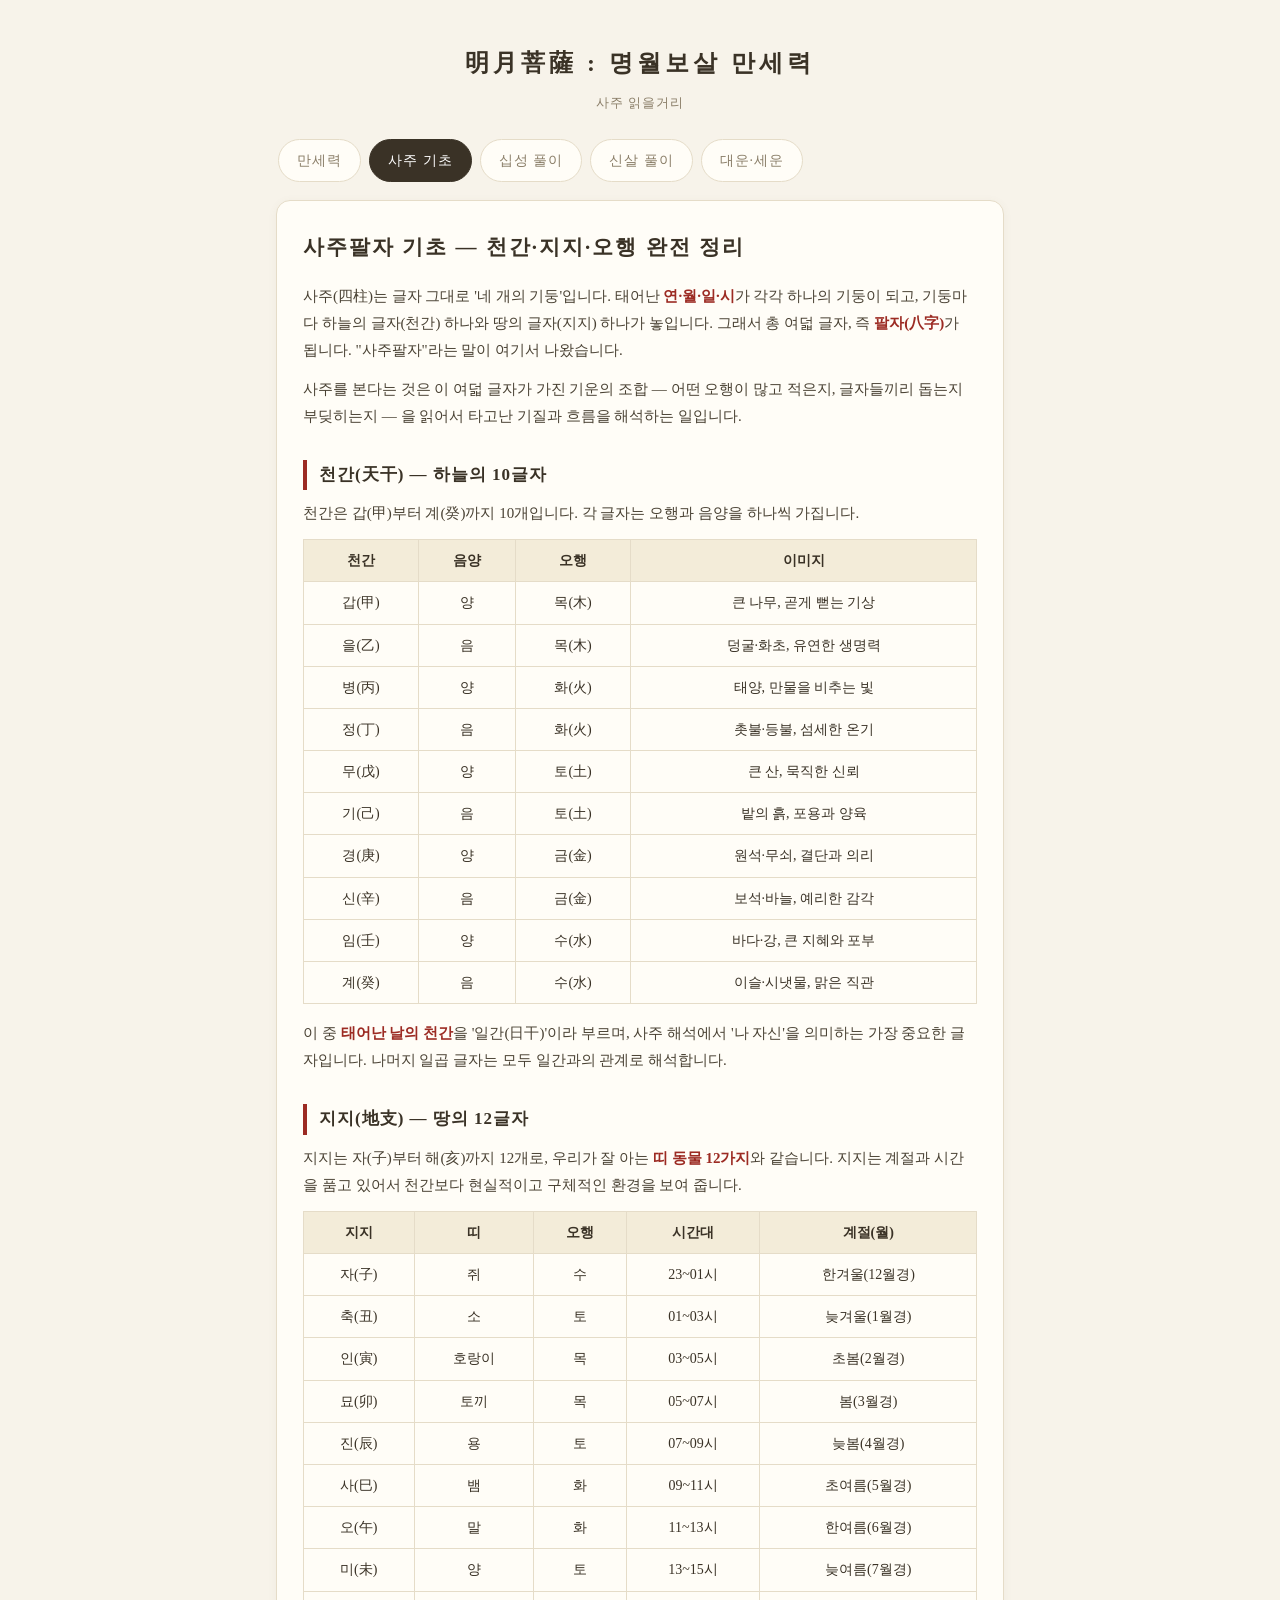
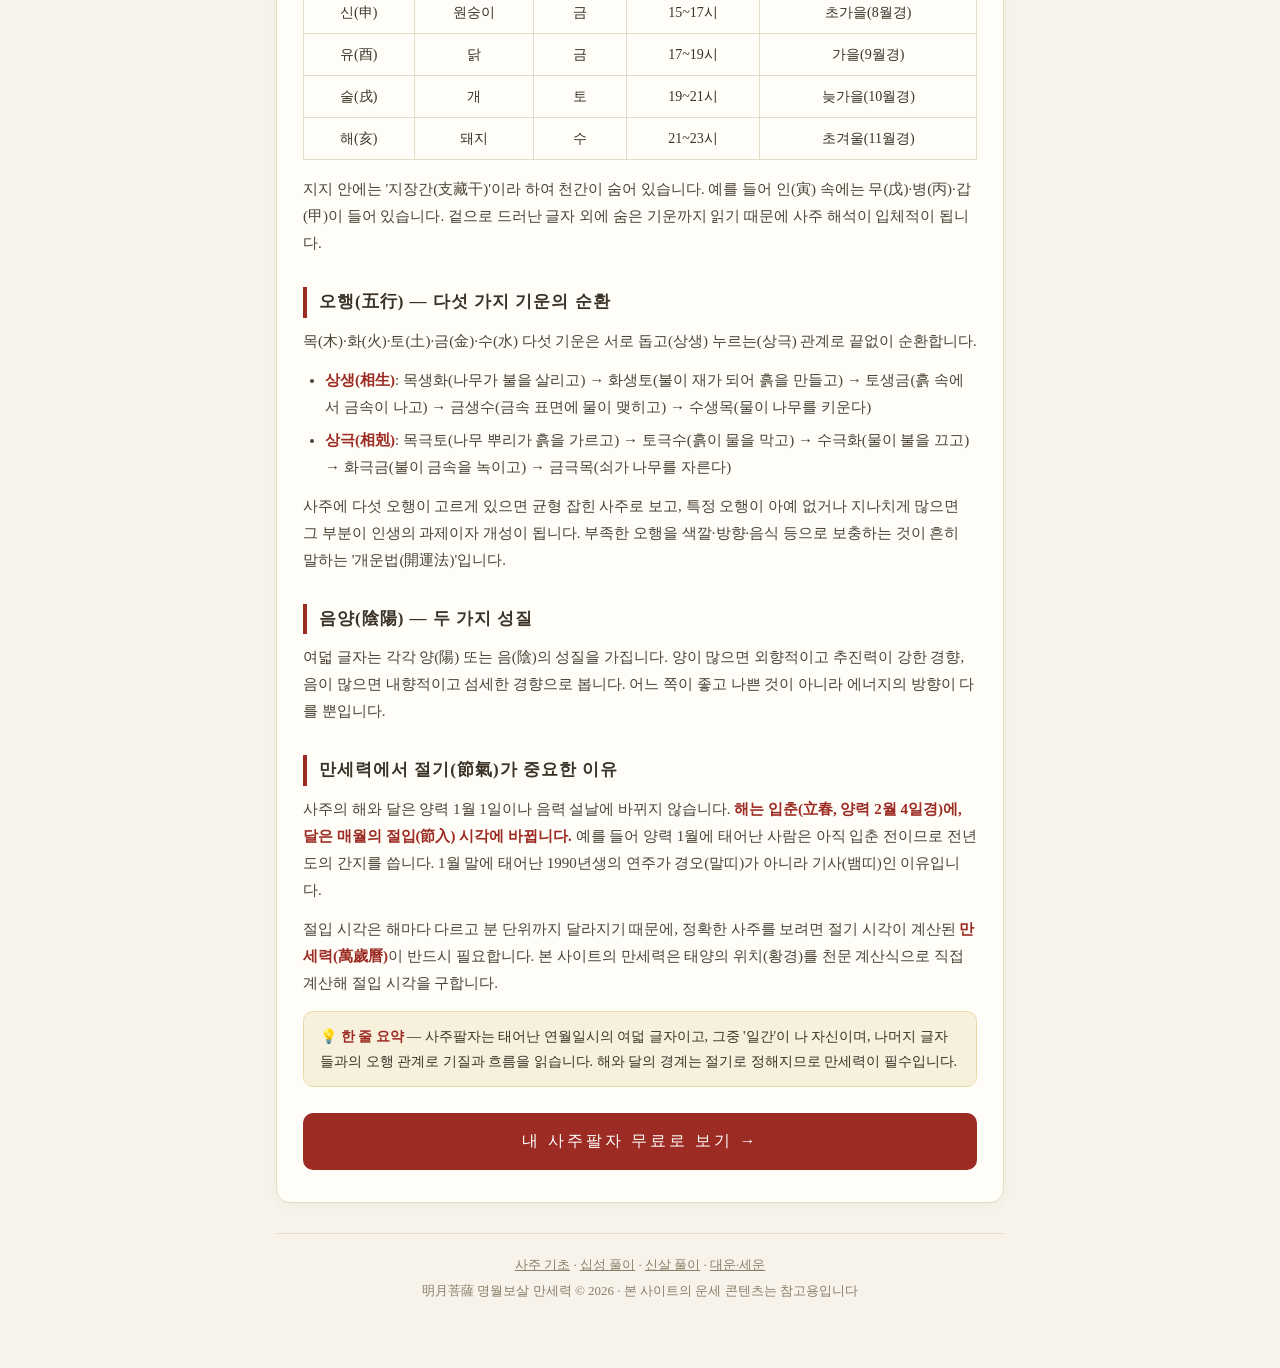
==== guide-basics.html @ b668ad83 "유입·수익화 기반 구축: 콘텐츠 페이지, 공유, SEO, 광고 슬롯 - 읽을거리 4페이지 추가 (사주 기초/십성/신살/대운·세운) + 상단 탭 내비게이션 - 공유 바: 카톡/네이티" ====
<!DOCTYPE html>
<html lang="ko">
<head>
<meta charset="UTF-8">
<meta name="viewport" content="width=device-width, initial-scale=1.0">
<title>사주팔자 기초 — 천간·지지·오행 완전 정리 | 명월보살 만세력</title>
<meta name="description" content="사주팔자란 무엇인가? 천간 10글자와 지지 12글자의 의미, 오행 상생상극, 음양, 그리고 만세력에서 절기가 중요한 이유까지 사주 입문자를 위한 기초 정리.">
<link rel="icon" href="data:image/svg+xml,<svg xmlns='http://www.w3.org/2000/svg' viewBox='0 0 100 100'><text y='.9em' font-size='90'>🔮</text></svg>">
<link rel="stylesheet" href="guide.css">
<script src="config.js"></script>
</head>
<body>
<div class="wrap">
<header>
  <h1><a href="./">明月菩薩 : 명월보살 만세력</a></h1>
  <p>사주 읽을거리</p>
</header>

<nav class="topnav" aria-label="주요 메뉴">
  <a href="./">만세력</a>
  <a href="guide-basics.html" class="on" aria-current="page">사주 기초</a>
  <a href="guide-sipsin.html">십성 풀이</a>
  <a href="guide-sinsal.html">신살 풀이</a>
  <a href="guide-daeun.html">대운·세운</a>
</nav>

<article>
<h2>사주팔자 기초 — 천간·지지·오행 완전 정리</h2>

<p>사주(四柱)는 글자 그대로 '네 개의 기둥'입니다. 태어난 <b>연·월·일·시</b>가 각각 하나의 기둥이 되고, 기둥마다 하늘의 글자(천간) 하나와 땅의 글자(지지) 하나가 놓입니다. 그래서 총 여덟 글자, 즉 <b>팔자(八字)</b>가 됩니다. "사주팔자"라는 말이 여기서 나왔습니다.</p>

<p>사주를 본다는 것은 이 여덟 글자가 가진 기운의 조합 — 어떤 오행이 많고 적은지, 글자들끼리 돕는지 부딪히는지 — 을 읽어서 타고난 기질과 흐름을 해석하는 일입니다.</p>

<h3>천간(天干) — 하늘의 10글자</h3>
<p>천간은 갑(甲)부터 계(癸)까지 10개입니다. 각 글자는 오행과 음양을 하나씩 가집니다.</p>
<table>
<tr><th>천간</th><th>음양</th><th>오행</th><th>이미지</th></tr>
<tr><td>갑(甲)</td><td>양</td><td>목(木)</td><td>큰 나무, 곧게 뻗는 기상</td></tr>
<tr><td>을(乙)</td><td>음</td><td>목(木)</td><td>덩굴·화초, 유연한 생명력</td></tr>
<tr><td>병(丙)</td><td>양</td><td>화(火)</td><td>태양, 만물을 비추는 빛</td></tr>
<tr><td>정(丁)</td><td>음</td><td>화(火)</td><td>촛불·등불, 섬세한 온기</td></tr>
<tr><td>무(戊)</td><td>양</td><td>토(土)</td><td>큰 산, 묵직한 신뢰</td></tr>
<tr><td>기(己)</td><td>음</td><td>토(土)</td><td>밭의 흙, 포용과 양육</td></tr>
<tr><td>경(庚)</td><td>양</td><td>금(金)</td><td>원석·무쇠, 결단과 의리</td></tr>
<tr><td>신(辛)</td><td>음</td><td>금(金)</td><td>보석·바늘, 예리한 감각</td></tr>
<tr><td>임(壬)</td><td>양</td><td>수(水)</td><td>바다·강, 큰 지혜와 포부</td></tr>
<tr><td>계(癸)</td><td>음</td><td>수(水)</td><td>이슬·시냇물, 맑은 직관</td></tr>
</table>
<p>이 중 <b>태어난 날의 천간</b>을 '일간(日干)'이라 부르며, 사주 해석에서 '나 자신'을 의미하는 가장 중요한 글자입니다. 나머지 일곱 글자는 모두 일간과의 관계로 해석합니다.</p>

<h3>지지(地支) — 땅의 12글자</h3>
<p>지지는 자(子)부터 해(亥)까지 12개로, 우리가 잘 아는 <b>띠 동물 12가지</b>와 같습니다. 지지는 계절과 시간을 품고 있어서 천간보다 현실적이고 구체적인 환경을 보여 줍니다.</p>
<table>
<tr><th>지지</th><th>띠</th><th>오행</th><th>시간대</th><th>계절(월)</th></tr>
<tr><td>자(子)</td><td>쥐</td><td>수</td><td>23~01시</td><td>한겨울(12월경)</td></tr>
<tr><td>축(丑)</td><td>소</td><td>토</td><td>01~03시</td><td>늦겨울(1월경)</td></tr>
<tr><td>인(寅)</td><td>호랑이</td><td>목</td><td>03~05시</td><td>초봄(2월경)</td></tr>
<tr><td>묘(卯)</td><td>토끼</td><td>목</td><td>05~07시</td><td>봄(3월경)</td></tr>
<tr><td>진(辰)</td><td>용</td><td>토</td><td>07~09시</td><td>늦봄(4월경)</td></tr>
<tr><td>사(巳)</td><td>뱀</td><td>화</td><td>09~11시</td><td>초여름(5월경)</td></tr>
<tr><td>오(午)</td><td>말</td><td>화</td><td>11~13시</td><td>한여름(6월경)</td></tr>
<tr><td>미(未)</td><td>양</td><td>토</td><td>13~15시</td><td>늦여름(7월경)</td></tr>
<tr><td>신(申)</td><td>원숭이</td><td>금</td><td>15~17시</td><td>초가을(8월경)</td></tr>
<tr><td>유(酉)</td><td>닭</td><td>금</td><td>17~19시</td><td>가을(9월경)</td></tr>
<tr><td>술(戌)</td><td>개</td><td>토</td><td>19~21시</td><td>늦가을(10월경)</td></tr>
<tr><td>해(亥)</td><td>돼지</td><td>수</td><td>21~23시</td><td>초겨울(11월경)</td></tr>
</table>
<p>지지 안에는 '지장간(支藏干)'이라 하여 천간이 숨어 있습니다. 예를 들어 인(寅) 속에는 무(戊)·병(丙)·갑(甲)이 들어 있습니다. 겉으로 드러난 글자 외에 숨은 기운까지 읽기 때문에 사주 해석이 입체적이 됩니다.</p>

<h3>오행(五行) — 다섯 가지 기운의 순환</h3>
<p>목(木)·화(火)·토(土)·금(金)·수(水) 다섯 기운은 서로 돕고(상생) 누르는(상극) 관계로 끝없이 순환합니다.</p>
<ul>
<li><b>상생(相生)</b>: 목생화(나무가 불을 살리고) → 화생토(불이 재가 되어 흙을 만들고) → 토생금(흙 속에서 금속이 나고) → 금생수(금속 표면에 물이 맺히고) → 수생목(물이 나무를 키운다)</li>
<li><b>상극(相剋)</b>: 목극토(나무 뿌리가 흙을 가르고) → 토극수(흙이 물을 막고) → 수극화(물이 불을 끄고) → 화극금(불이 금속을 녹이고) → 금극목(쇠가 나무를 자른다)</li>
</ul>
<p>사주에 다섯 오행이 고르게 있으면 균형 잡힌 사주로 보고, 특정 오행이 아예 없거나 지나치게 많으면 그 부분이 인생의 과제이자 개성이 됩니다. 부족한 오행을 색깔·방향·음식 등으로 보충하는 것이 흔히 말하는 '개운법(開運法)'입니다.</p>

<h3>음양(陰陽) — 두 가지 성질</h3>
<p>여덟 글자는 각각 양(陽) 또는 음(陰)의 성질을 가집니다. 양이 많으면 외향적이고 추진력이 강한 경향, 음이 많으면 내향적이고 섬세한 경향으로 봅니다. 어느 쪽이 좋고 나쁜 것이 아니라 에너지의 방향이 다를 뿐입니다.</p>

<h3>만세력에서 절기(節氣)가 중요한 이유</h3>
<p>사주의 해와 달은 양력 1월 1일이나 음력 설날에 바뀌지 않습니다. <b>해는 입춘(立春, 양력 2월 4일경)에, 달은 매월의 절입(節入) 시각에 바뀝니다.</b> 예를 들어 양력 1월에 태어난 사람은 아직 입춘 전이므로 전년도의 간지를 씁니다. 1월 말에 태어난 1990년생의 연주가 경오(말띠)가 아니라 기사(뱀띠)인 이유입니다.</p>
<p>절입 시각은 해마다 다르고 분 단위까지 달라지기 때문에, 정확한 사주를 보려면 절기 시각이 계산된 <b>만세력(萬歲曆)</b>이 반드시 필요합니다. 본 사이트의 만세력은 태양의 위치(황경)를 천문 계산식으로 직접 계산해 절입 시각을 구합니다.</p>

<div class="tip">💡 <b>한 줄 요약</b> — 사주팔자는 태어난 연월일시의 여덟 글자이고, 그중 '일간'이 나 자신이며, 나머지 글자들과의 오행 관계로 기질과 흐름을 읽습니다. 해와 달의 경계는 절기로 정해지므로 만세력이 필수입니다.</div>

<a class="cta" href="./">내 사주팔자 무료로 보기 →</a>
</article>

<div class="ad-slot" aria-hidden="true"></div>

<footer class="site-footer">
  <nav aria-label="읽을거리">
    <a href="guide-basics.html">사주 기초</a> · <a href="guide-sipsin.html">십성 풀이</a> · <a href="guide-sinsal.html">신살 풀이</a> · <a href="guide-daeun.html">대운·세운</a>
  </nav>
  明月菩薩 명월보살 만세력 © 2026 · 본 사이트의 운세 콘텐츠는 참고용입니다
</footer>
</div>
</body>
</html>
---- guide.css ----
:root{
  --bg:#f7f3ea; --card:#fffdf7; --line:#e5dcc8; --ink:#3a3226; --sub:#8a7e68; --accent:#9c2b23;
}
*{box-sizing:border-box;margin:0;padding:0}
body{background:var(--bg);color:var(--ink);font-family:'Noto Serif KR','Nanum Myeongjo','Apple SD Gothic Neo','Malgun Gothic',serif;line-height:1.8}
.wrap{max-width:760px;margin:0 auto;padding:24px 16px 64px}
header{text-align:center;margin:18px 0 22px}
header h1{font-size:24px;letter-spacing:4px;font-weight:700}
header h1 a{color:var(--ink);text-decoration:none}
header p{color:var(--sub);font-size:13px;margin-top:6px;letter-spacing:1px}
.topnav{display:flex;gap:8px;justify-content:flex-start;overflow-x:auto;padding:2px 2px 18px;scrollbar-width:none}
.topnav::-webkit-scrollbar{display:none}
.topnav a{flex:none;padding:8px 18px;border:1px solid var(--line);border-radius:22px;background:#fffdf7;color:var(--sub);text-decoration:none;font-size:14px;letter-spacing:1px;white-space:nowrap}
.topnav a:hover{border-color:#c9b88a;color:var(--ink)}
.topnav a.on{background:var(--ink);color:#fff;border-color:var(--ink)}
article{background:var(--card);border:1px solid var(--line);border-radius:14px;padding:28px 26px;box-shadow:0 2px 10px rgba(120,100,60,.06)}
article h2{font-size:21px;margin:0 0 16px;letter-spacing:2px}
article h3{font-size:17px;margin:30px 0 10px;padding-left:12px;border-left:4px solid var(--accent);letter-spacing:1px}
article p{font-size:15px;color:#4a4234;margin-bottom:12px}
article ul{margin:0 0 12px 22px;font-size:15px;color:#4a4234}
article li{margin-bottom:6px}
article table{width:100%;border-collapse:collapse;font-size:14px;margin:12px 0 16px}
article th,article td{border:1px solid var(--line);padding:8px 10px;text-align:center}
article th{background:#f3ecd9;font-weight:700}
article b{color:var(--accent)}
.tip{background:#f7f0dd;border:1px solid #e8d9ab;border-radius:10px;padding:12px 16px;font-size:14px;margin:14px 0}
.cta{display:block;text-align:center;margin:26px 0 4px;padding:14px;background:var(--accent);color:#fff;text-decoration:none;border-radius:10px;font-size:16px;letter-spacing:3px}
.cta:hover{filter:brightness(1.08)}
.ad-slot{display:flex;justify-content:center;margin:20px 0}
.ad-slot:empty{display:none}
.site-footer{margin-top:30px;padding-top:18px;border-top:1px solid var(--line);text-align:center;font-size:13px;color:var(--sub);line-height:2}
.site-footer a{color:var(--sub)}
@media(max-width:560px){article{padding:20px 16px}header h1{font-size:20px}}
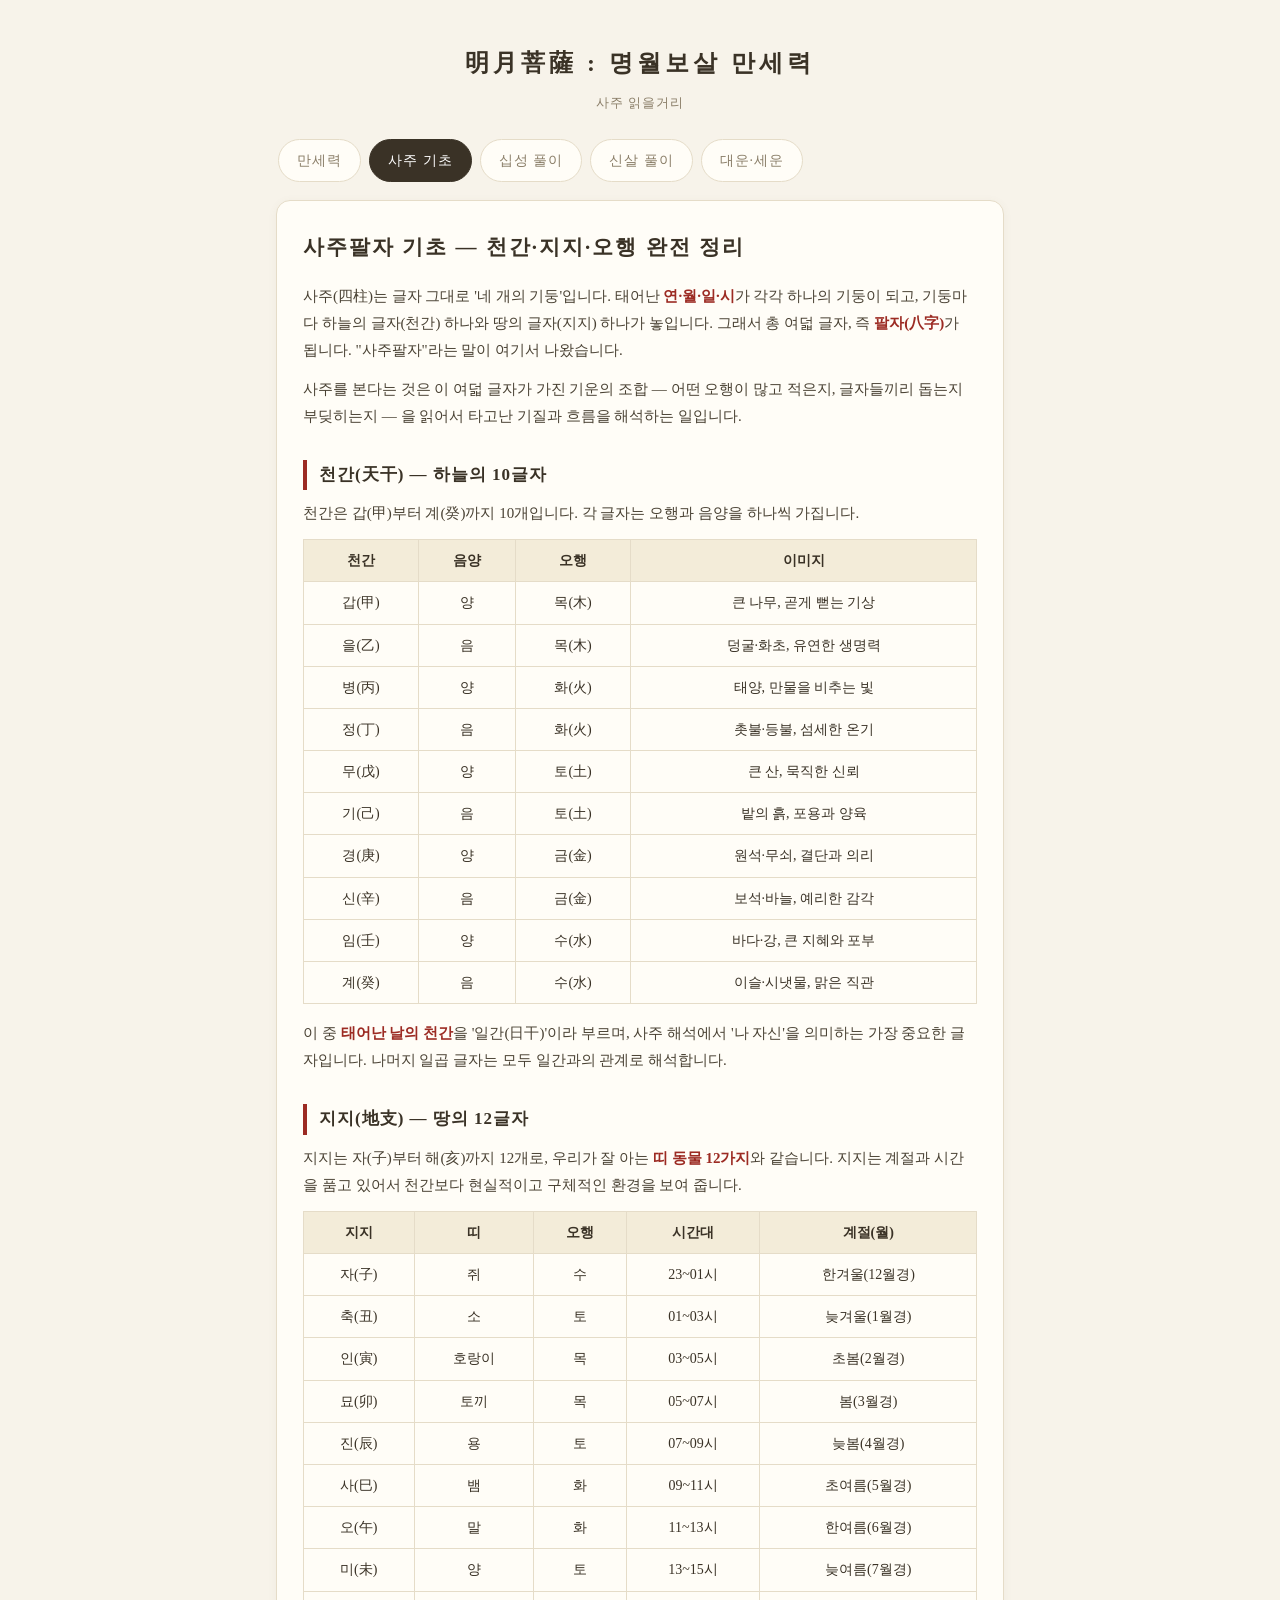
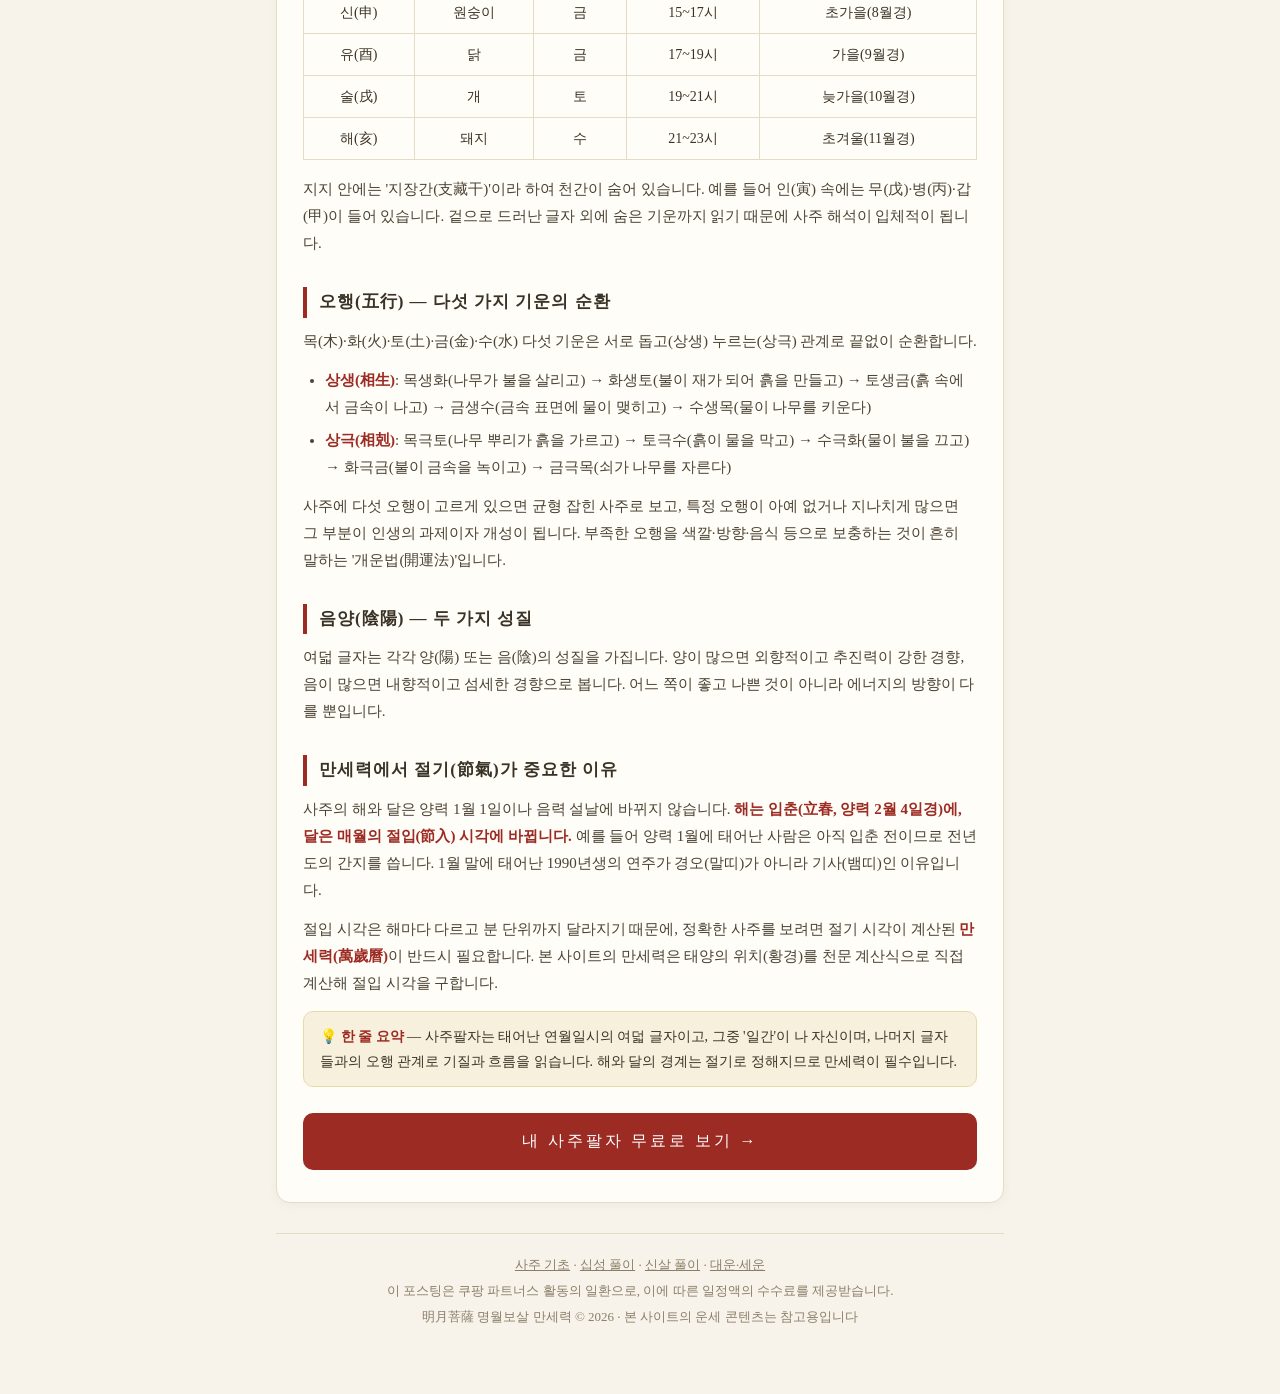
==== commit 885e20b8: "쿠팡 파트너스 공식 고지 문구를 전 페이지 푸터에 추가 Co-Authored-By: Claude Fable 5 <noreply@anthropic.com>" ====
--- a/guide-basics.html
+++ b/guide-basics.html
@@ -12,12 +12,12 @@
 <body>
 <div class="wrap">
 <header>
-  <h1><a href="./">明月菩薩 : 명월보살 만세력</a></h1>
+  <h1><a href="index.html">明月菩薩 : 명월보살 만세력</a></h1>
   <p>사주 읽을거리</p>
 </header>
 
 <nav class="topnav" aria-label="주요 메뉴">
-  <a href="./">만세력</a>
+  <a href="index.html">만세력</a>
   <a href="guide-basics.html" class="on" aria-current="page">사주 기초</a>
   <a href="guide-sipsin.html">십성 풀이</a>
   <a href="guide-sinsal.html">신살 풀이</a>
@@ -84,7 +84,7 @@
 
 <div class="tip">💡 <b>한 줄 요약</b> — 사주팔자는 태어난 연월일시의 여덟 글자이고, 그중 '일간'이 나 자신이며, 나머지 글자들과의 오행 관계로 기질과 흐름을 읽습니다. 해와 달의 경계는 절기로 정해지므로 만세력이 필수입니다.</div>
 
-<a class="cta" href="./">내 사주팔자 무료로 보기 →</a>
+<a class="cta" href="index.html">내 사주팔자 무료로 보기 →</a>
 </article>
 
 <div class="ad-slot" aria-hidden="true"></div>
@@ -93,6 +93,7 @@
   <nav aria-label="읽을거리">
     <a href="guide-basics.html">사주 기초</a> · <a href="guide-sipsin.html">십성 풀이</a> · <a href="guide-sinsal.html">신살 풀이</a> · <a href="guide-daeun.html">대운·세운</a>
   </nav>
+  이 포스팅은 쿠팡 파트너스 활동의 일환으로, 이에 따른 일정액의 수수료를 제공받습니다.<br>
   明月菩薩 명월보살 만세력 © 2026 · 본 사이트의 운세 콘텐츠는 참고용입니다
 </footer>
 </div>
